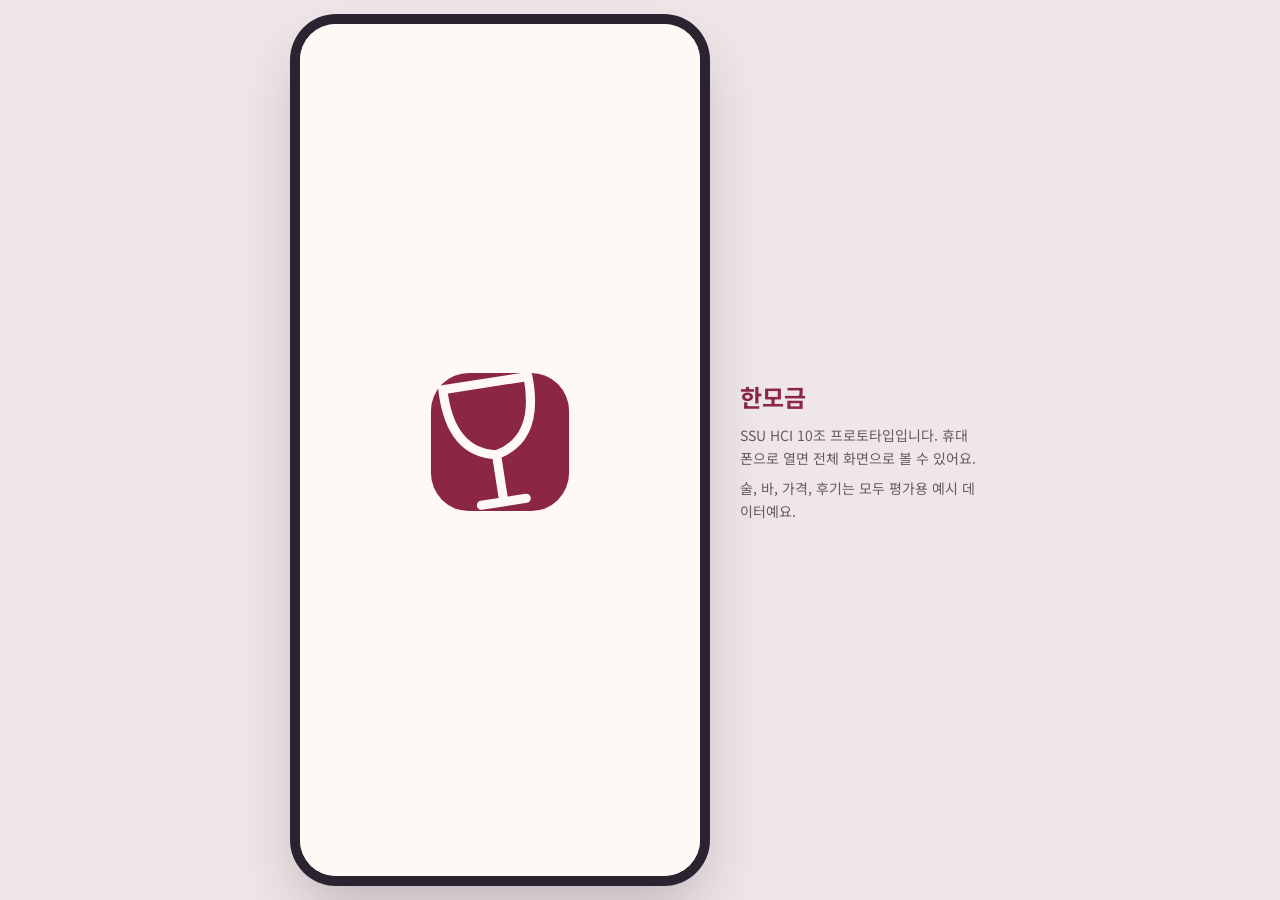
==== index.html @ 6a4fe177 "시음 메뉴 여러 개 선택, 한꺼번에 예약 Co-Authored-By: Claude Opus 5.5 <noreply@anthropic.com>" ====
<!doctype html>
<html lang="ko">
<head>
<meta charset="utf-8">
<meta name="viewport" content="width=device-width, initial-scale=1, viewport-fit=cover">
<meta name="theme-color" content="#FFF9F5">
<title>한모금</title>
<meta name="description" content="소주 맥주 너머, 내 입맛의 첫 한 모금. SSU HCI 10조 프로토타입.">
<link rel="preconnect" href="https://fonts.googleapis.com">
<link rel="preconnect" href="https://fonts.gstatic.com" crossorigin>
<link href="https://fonts.googleapis.com/css2?family=Noto+Sans+KR:wght@400;500;700&display=swap" rel="stylesheet">
</head>
<body>
<div class="stage">
  <main id="app" class="phone" aria-live="polite"></main>
  <aside class="stage-note">
    <p class="stage-title">한모금</p>
    <p>SSU HCI 10조 프로토타입입니다. 휴대폰으로 열면 전체 화면으로 볼 수 있어요.</p>
    <p>술, 바, 가격, 후기는 모두 평가용 예시 데이터예요.</p>
  </aside>
</div>
<script>
// GitHub Pages는 이 파일을 10분간 캐시한다. 그래서 최신 버전 번호를 캐시 없이 먼저 확인하고
// 그 번호로 스타일과 앱을 불러온다. 다시 불러오기(새로고침) 없이 항상 최신 화면이 열린다.
(function () {
  var FALLBACK = "11171442";
  function load(v) {
    var l = document.createElement("link");
    l.rel = "stylesheet"; l.href = "css/style.css?v=" + v;
    l.onload = l.onerror = function () {
      var s = document.createElement("script");
      s.type = "module"; s.src = "js/app.js?v=" + v;
      document.body.appendChild(s);
    };
    document.head.appendChild(l);
  }
  fetch("version.json?t=" + Date.now(), { cache: "no-store" })
    .then(function (r) { return r.json(); })
    .then(function (j) { load(j.v || FALLBACK); }, function () { load(FALLBACK); });
})();
</script>
</body>
</html>
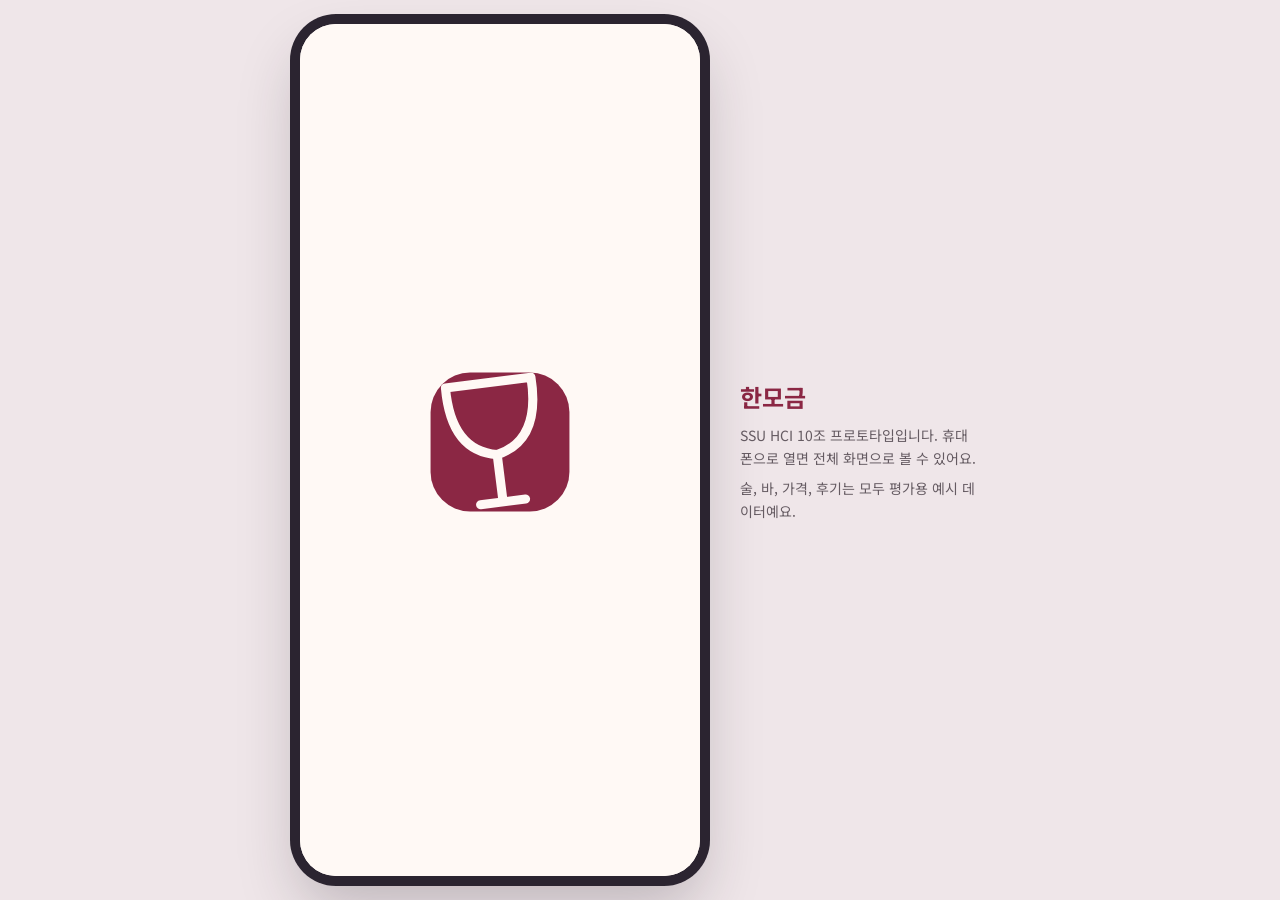
==== commit 43736a18: "팀원 UX 시안 반영: 맛 카드 접는 상자, 시음 메뉴 간결화, 가상 시음 후기, PR #24 수정 5건 Co-Authored-By: Claude Opus 5.5 <noreply@" ====
--- a/index.html
+++ b/index.html
@@ -23,7 +23,7 @@
 // GitHub Pages는 이 파일을 10분간 캐시한다. 그래서 최신 버전 번호를 캐시 없이 먼저 확인하고
 // 그 번호로 스타일과 앱을 불러온다. 다시 불러오기(새로고침) 없이 항상 최신 화면이 열린다.
 (function () {
-  var FALLBACK = "11171442";
+  var FALLBACK = "11181158";
   function load(v) {
     var l = document.createElement("link");
     l.rel = "stylesheet"; l.href = "css/style.css?v=" + v;
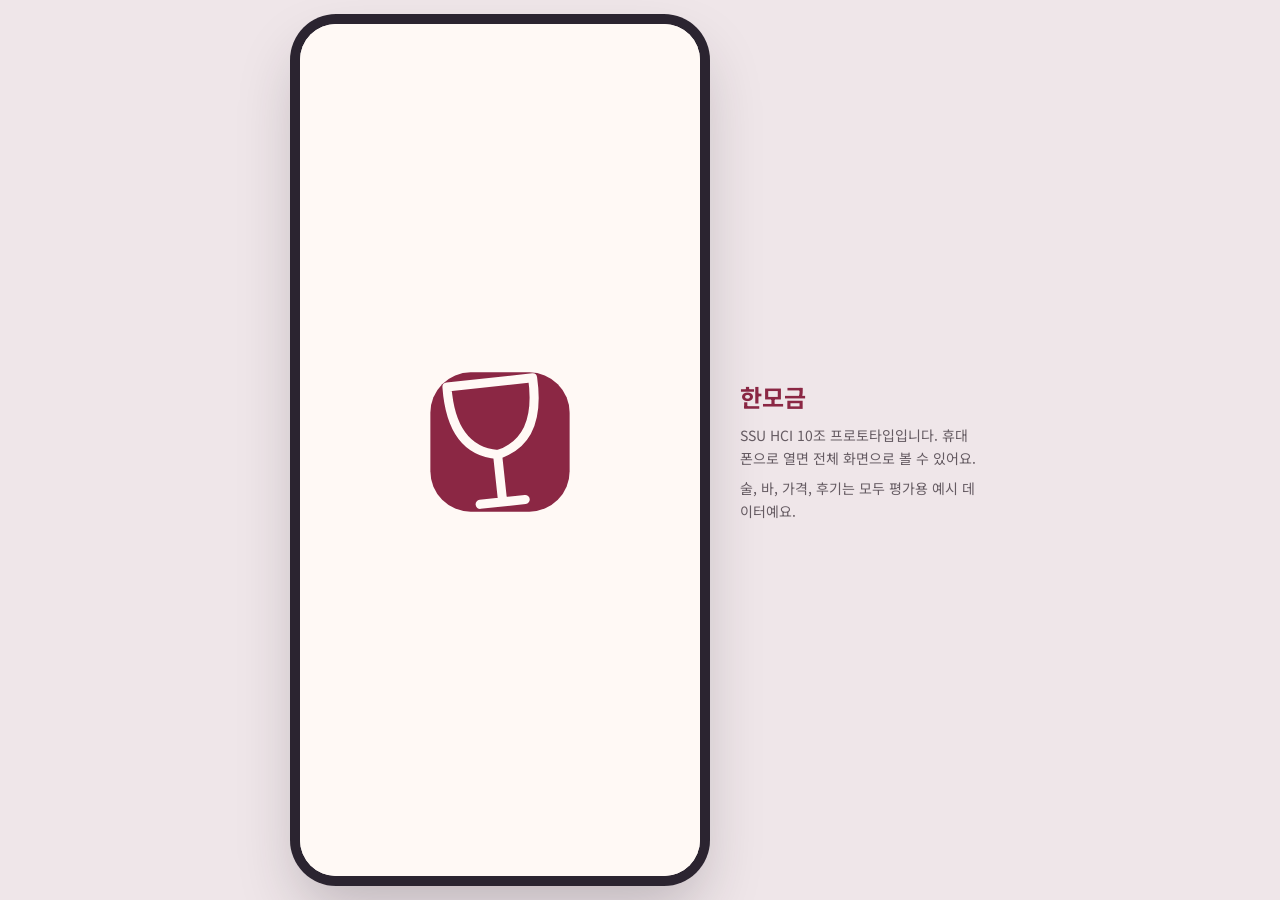
==== commit b074ae11: "새로고침해도 기록 유지 (팀 PR #24와 맞춤), 초기화는 내 기록에서만 Co-Authored-By: Claude Opus 5.5 <noreply@anthropic.com>" ====
--- a/index.html
+++ b/index.html
@@ -23,7 +23,7 @@
 // GitHub Pages는 이 파일을 10분간 캐시한다. 그래서 최신 버전 번호를 캐시 없이 먼저 확인하고
 // 그 번호로 스타일과 앱을 불러온다. 다시 불러오기(새로고침) 없이 항상 최신 화면이 열린다.
 (function () {
-  var FALLBACK = "11181158";
+  var FALLBACK = "11181206";
   function load(v) {
     var l = document.createElement("link");
     l.rel = "stylesheet"; l.href = "css/style.css?v=" + v;
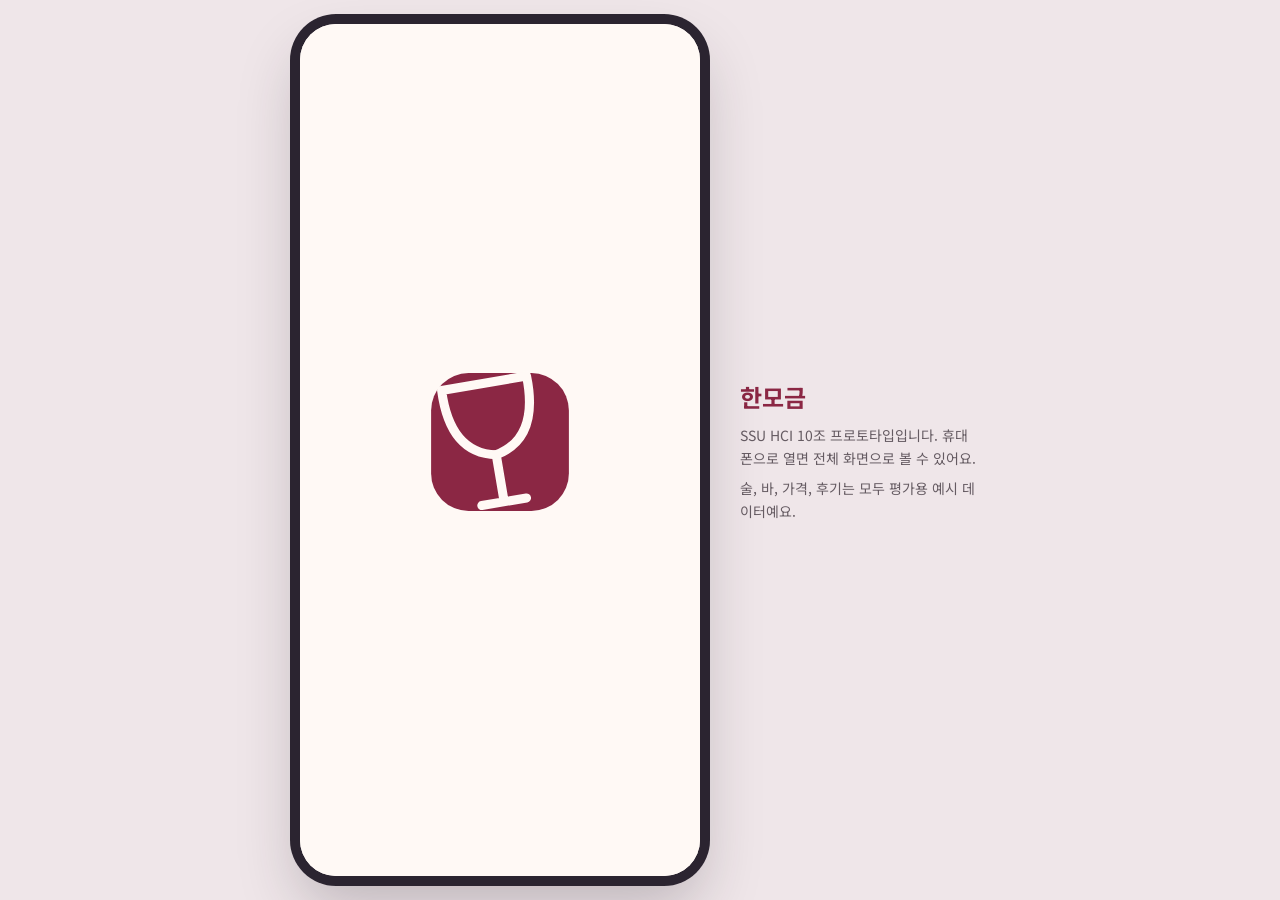
==== commit 98cf9d75: "질문 1: 술을 찾는 질문임을 드러내는 제목과 음료별 닮은 술 예시 Co-Authored-By: Claude Opus 5.5 <noreply@anthropic.com>" ====
--- a/index.html
+++ b/index.html
@@ -23,7 +23,7 @@
 // GitHub Pages는 이 파일을 10분간 캐시한다. 그래서 최신 버전 번호를 캐시 없이 먼저 확인하고
 // 그 번호로 스타일과 앱을 불러온다. 다시 불러오기(새로고침) 없이 항상 최신 화면이 열린다.
 (function () {
-  var FALLBACK = "11181206";
+  var FALLBACK = "11181214";
   function load(v) {
     var l = document.createElement("link");
     l.rel = "stylesheet"; l.href = "css/style.css?v=" + v;
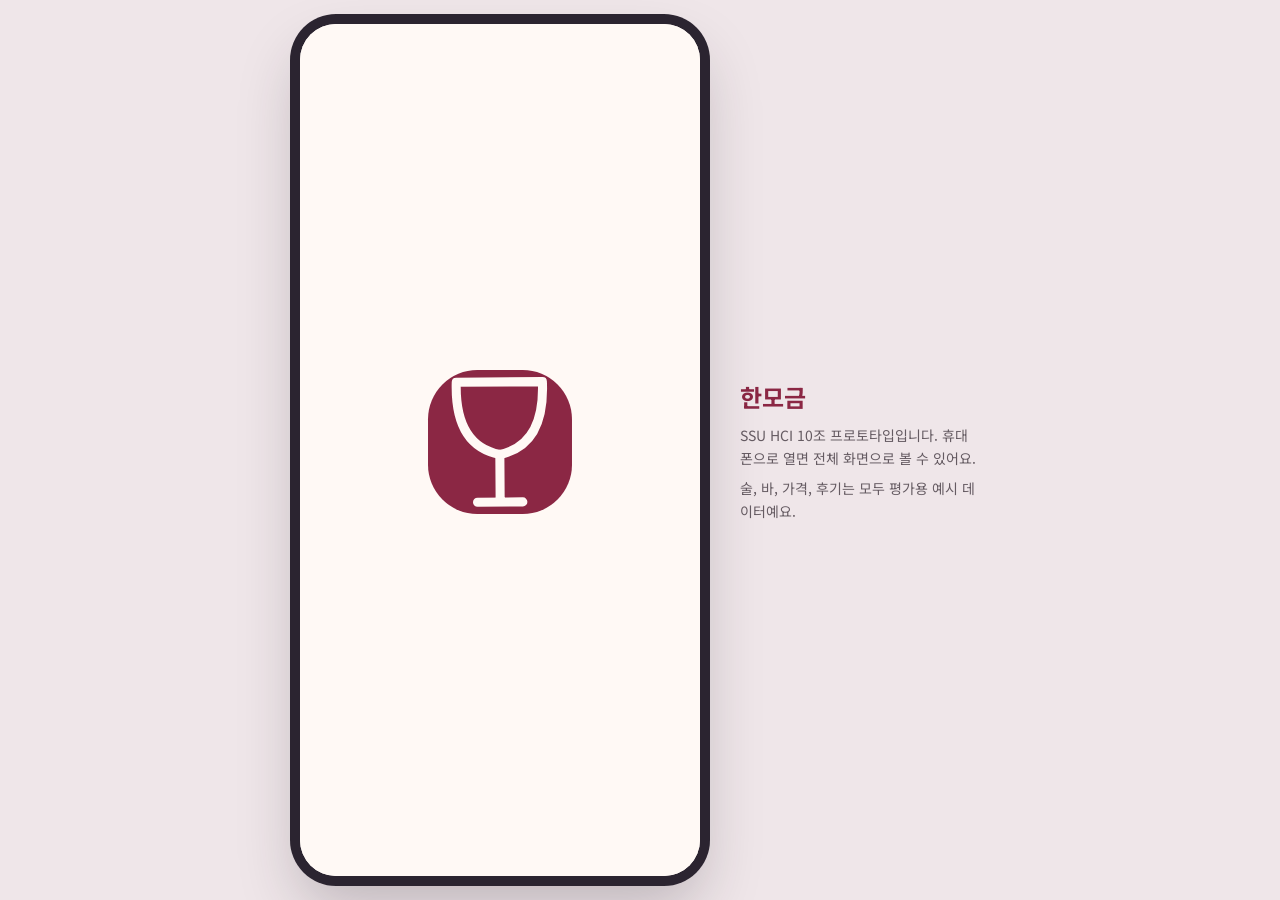
==== commit e4590daa: "탐색 첫 진입 안내: 위로 넘기는 릴스형 안내를 먼저, 한 번 넘긴 뒤 맛 카드 안내 Co-Authored-By: Claude Opus 5.5 <noreply@anthropic.c" ====
--- a/index.html
+++ b/index.html
@@ -23,7 +23,7 @@
 // GitHub Pages는 이 파일을 10분간 캐시한다. 그래서 최신 버전 번호를 캐시 없이 먼저 확인하고
 // 그 번호로 스타일과 앱을 불러온다. 다시 불러오기(새로고침) 없이 항상 최신 화면이 열린다.
 (function () {
-  var FALLBACK = "11181214";
+  var FALLBACK = "11181216";
   function load(v) {
     var l = document.createElement("link");
     l.rel = "stylesheet"; l.href = "css/style.css?v=" + v;
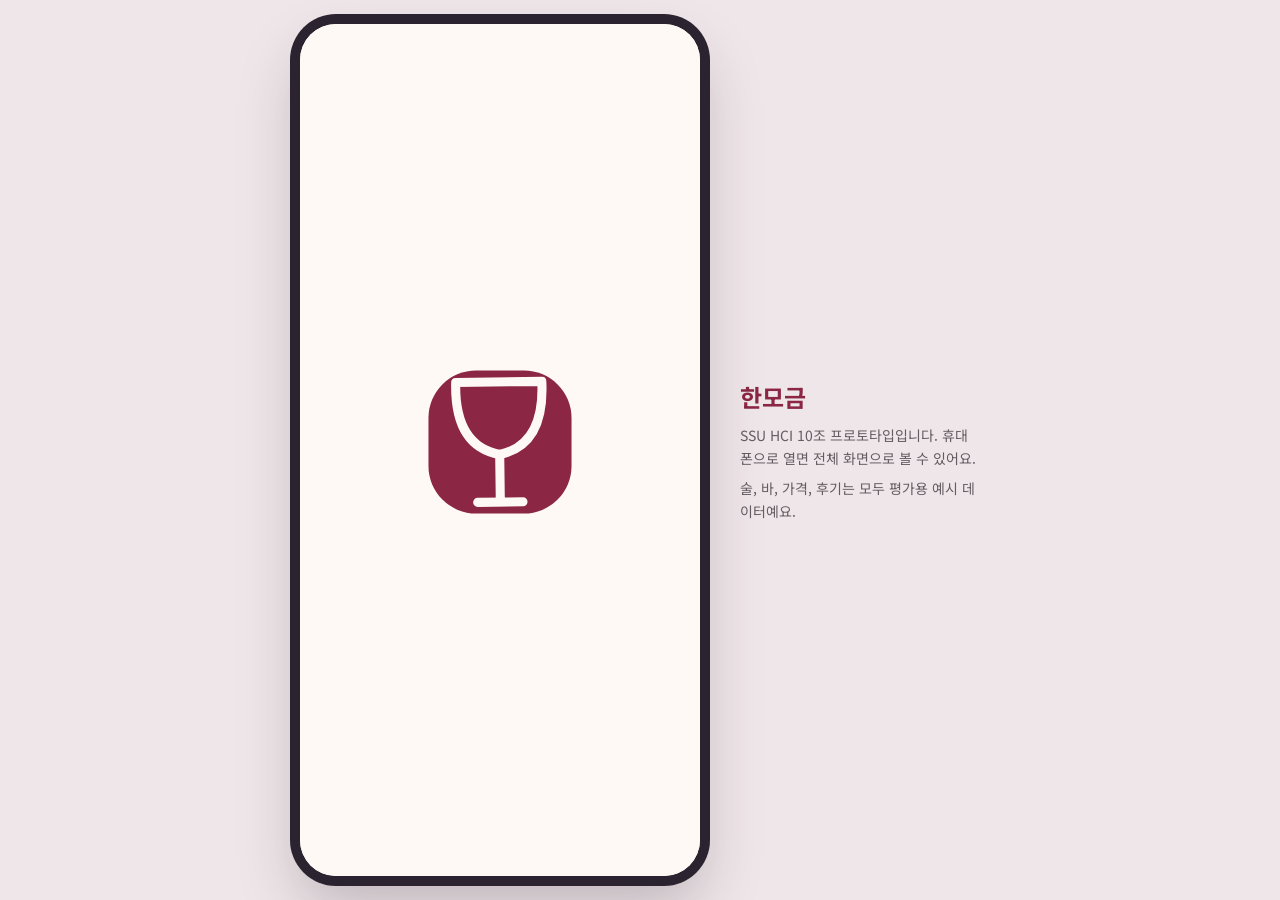
==== commit 34a97573: "탐색 3열 그리드 기본 + 내 취향/주종 필터 + 미리보기 창, 릴스는 보기 전환으로 유지. 질문 1 원래대로 Co-Authored-By: Claude Opus 5.5 <norep" ====
--- a/index.html
+++ b/index.html
@@ -23,7 +23,7 @@
 // GitHub Pages는 이 파일을 10분간 캐시한다. 그래서 최신 버전 번호를 캐시 없이 먼저 확인하고
 // 그 번호로 스타일과 앱을 불러온다. 다시 불러오기(새로고침) 없이 항상 최신 화면이 열린다.
 (function () {
-  var FALLBACK = "11181216";
+  var FALLBACK = "11181253";
   function load(v) {
     var l = document.createElement("link");
     l.rel = "stylesheet"; l.href = "css/style.css?v=" + v;
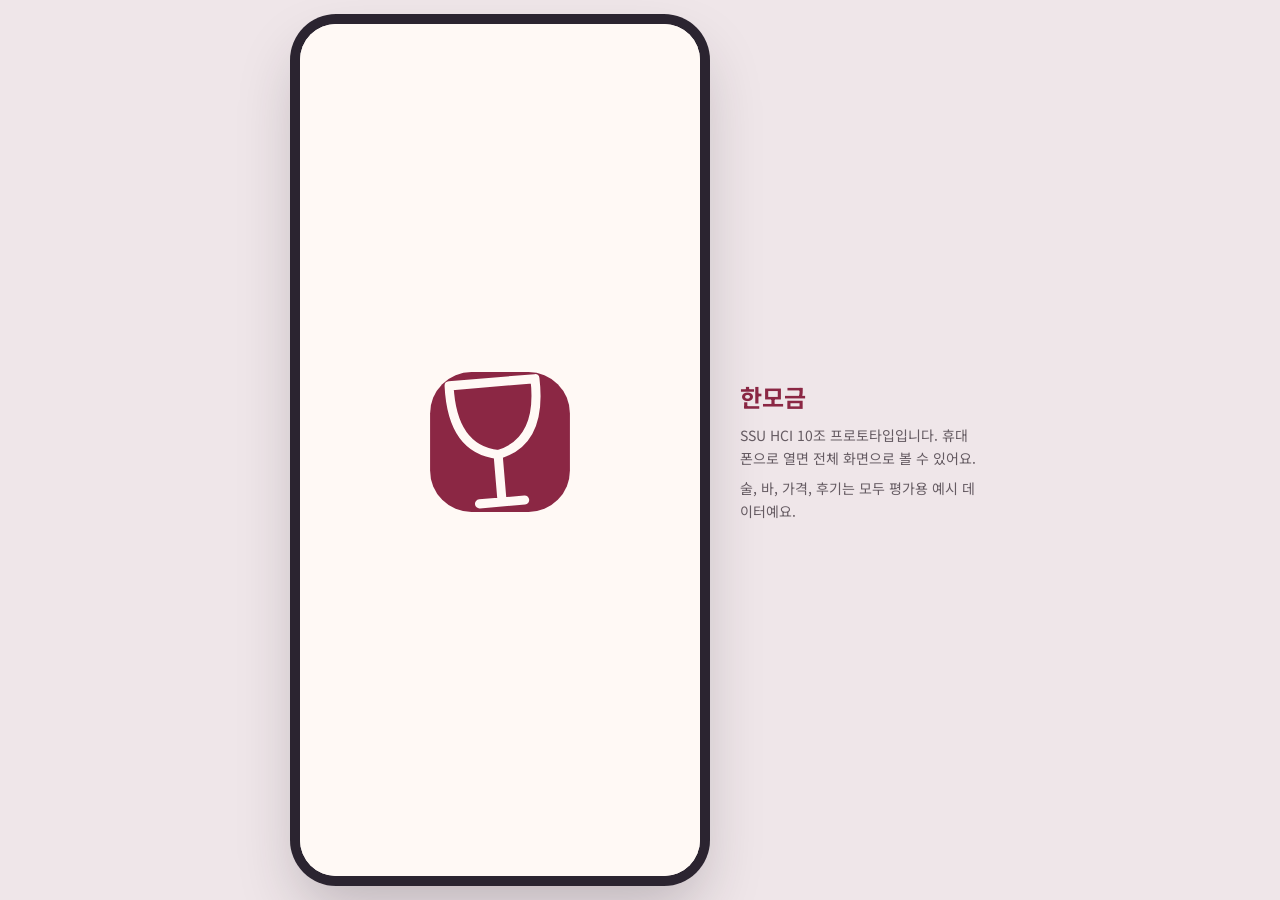
==== commit a9a442f3: "그리드 주종·맛 드롭다운 필터, 칸에 가격, 병 그림을 생성 사진으로, 끌려요 위치 안내, 맛본 잔 기록(이용 횟수 포함) Co-Authored-By: Claude Opus 5.5" ====
--- a/index.html
+++ b/index.html
@@ -23,7 +23,7 @@
 // GitHub Pages는 이 파일을 10분간 캐시한다. 그래서 최신 버전 번호를 캐시 없이 먼저 확인하고
 // 그 번호로 스타일과 앱을 불러온다. 다시 불러오기(새로고침) 없이 항상 최신 화면이 열린다.
 (function () {
-  var FALLBACK = "11181253";
+  var FALLBACK = "11181305";
   function load(v) {
     var l = document.createElement("link");
     l.rel = "stylesheet"; l.href = "css/style.css?v=" + v;
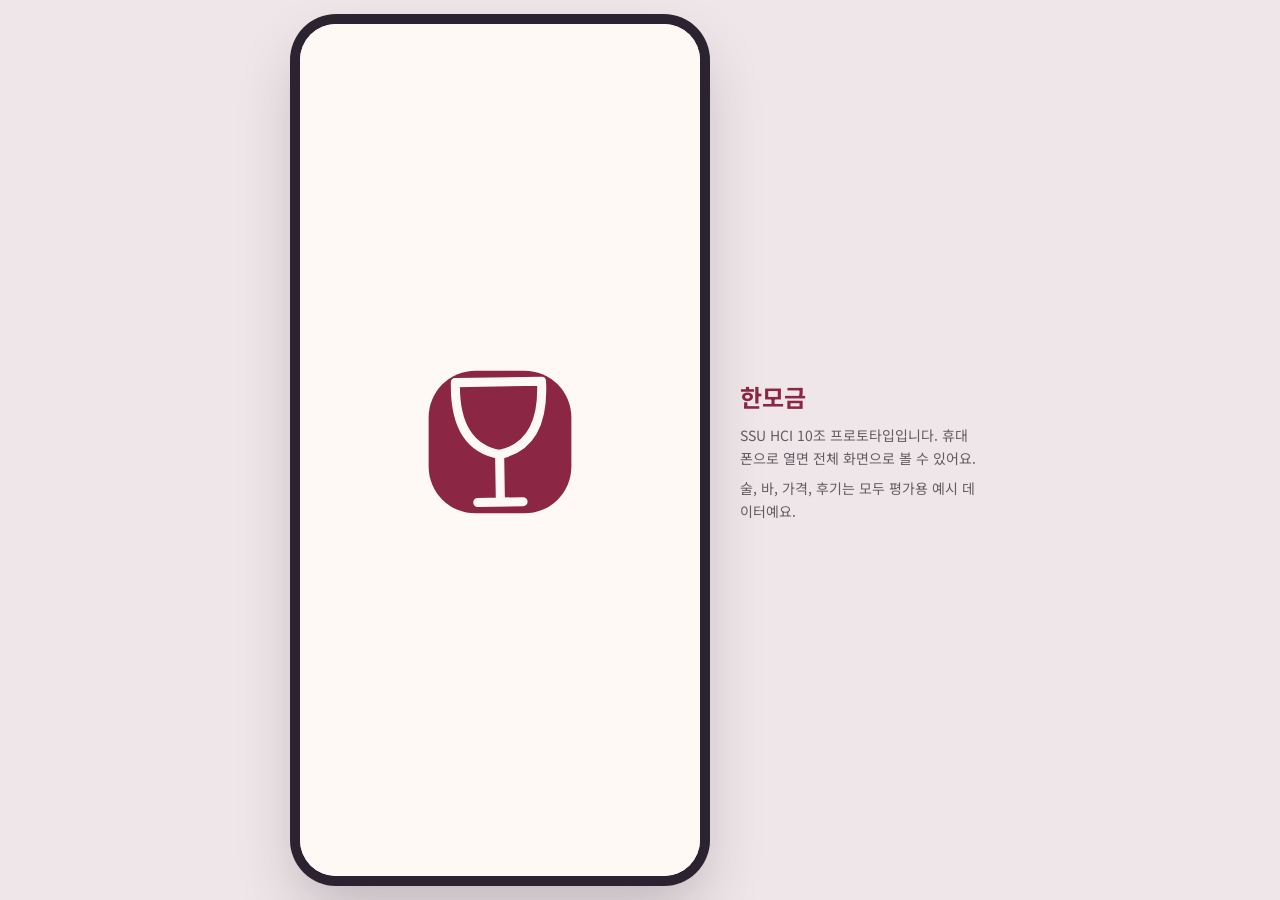
==== commit 6e3c57b0: "미리보기 사진 뒤 흰 빛 번짐 제거, 바닥 그림자만 Co-Authored-By: Claude Opus 5.5 <noreply@anthropic.com>" ====
--- a/index.html
+++ b/index.html
@@ -23,7 +23,7 @@
 // GitHub Pages는 이 파일을 10분간 캐시한다. 그래서 최신 버전 번호를 캐시 없이 먼저 확인하고
 // 그 번호로 스타일과 앱을 불러온다. 다시 불러오기(새로고침) 없이 항상 최신 화면이 열린다.
 (function () {
-  var FALLBACK = "11181305";
+  var FALLBACK = "11181308";
   function load(v) {
     var l = document.createElement("link");
     l.rel = "stylesheet"; l.href = "css/style.css?v=" + v;
